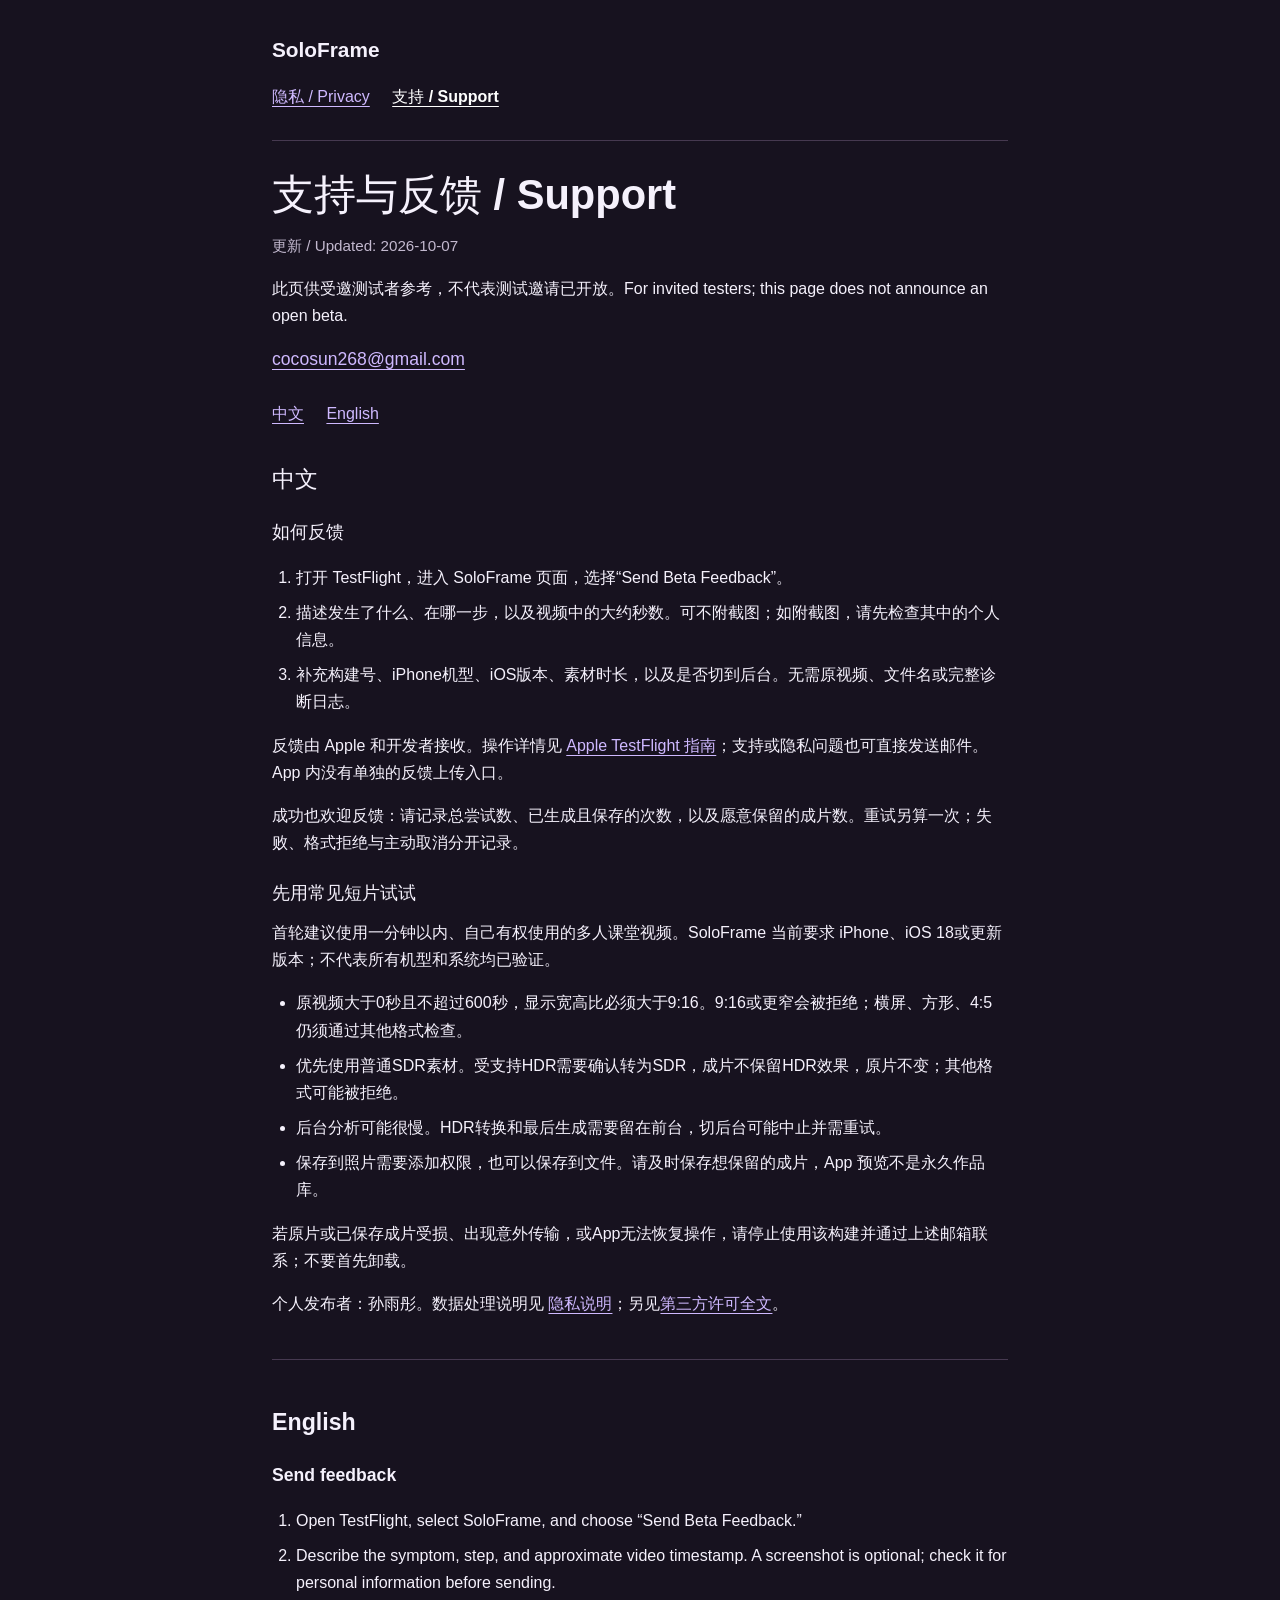
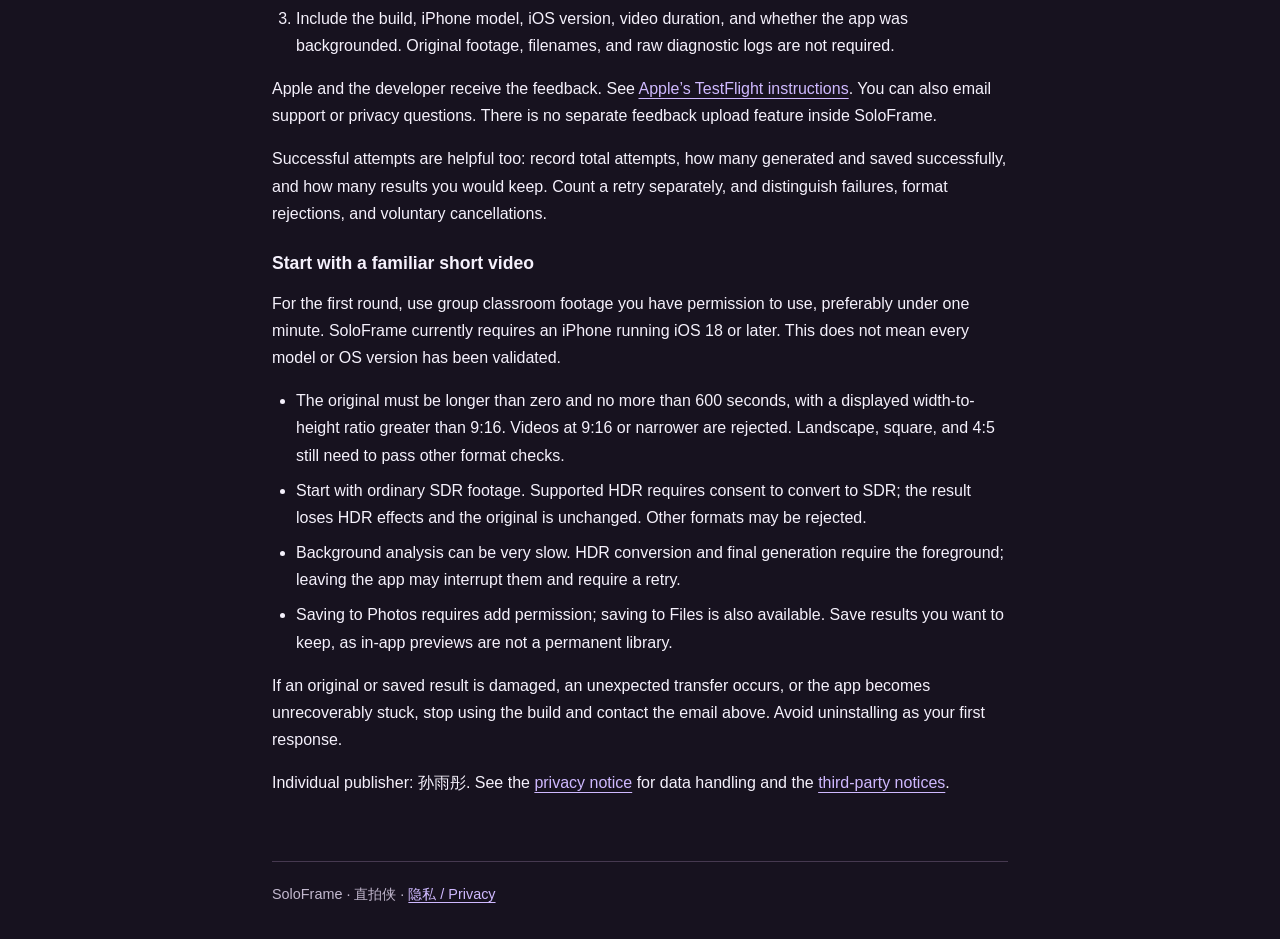
==== support.html @ 8ff556ff "Add files via upload" ====
<!doctype html>
<html lang="zh-CN">
<head>
  <meta charset="utf-8">
  <meta name="viewport" content="width=device-width, initial-scale=1">
  <meta name="robots" content="noindex, nofollow">
  <meta name="description" content="SoloFrame 直拍侠支持与反馈 / Support and feedback.">
  <title>支持 / Support — SoloFrame</title>
  <link rel="stylesheet" href="style.css">
</head>
<body>
  <a class="skip-link" href="#main">跳到正文 / Skip to content</a>
  <header class="page">
    <p class="brand">SoloFrame</p>
    <nav aria-label="页面 / Pages">
      <a href="privacy.html">隐私 / Privacy</a>
      <a href="support.html" aria-current="page">支持 / Support</a>
    </nav>
  </header>
  <main id="main" class="page">
    <h1>支持与反馈 <span lang="en">/ Support</span></h1>
    <p class="meta">更新 / Updated: 2026-10-07</p>
    <p>此页供受邀测试者参考，不代表测试邀请已开放。<span lang="en">For invited testers; this page does not announce an open beta.</span></p>
    <p class="contact"><a href="mailto:cocosun268@gmail.com">cocosun268@gmail.com</a></p>
    <nav class="language-nav" aria-label="语言 / Languages">
      <a href="#zh" lang="zh-CN">中文</a>
      <a href="#en" lang="en">English</a>
    </nav>
    <section id="zh" class="language-block" lang="zh-CN" aria-labelledby="zh-title">
      <h2 id="zh-title">中文</h2>
      <h3>如何反馈</h3>
      <ol>
        <li>打开 TestFlight，进入 SoloFrame 页面，选择“Send Beta Feedback”。</li>
        <li>描述发生了什么、在哪一步，以及视频中的大约秒数。可不附截图；如附截图，请先检查其中的个人信息。</li>
        <li>补充构建号、iPhone机型、iOS版本、素材时长，以及是否切到后台。无需原视频、文件名或完整诊断日志。</li>
      </ol>
      <p>反馈由 Apple 和开发者接收。操作详情见 <a href="https://testflight.apple.com/#giving-feedback">Apple TestFlight 指南</a>；支持或隐私问题也可直接发送邮件。App 内没有单独的反馈上传入口。</p>
      <p>成功也欢迎反馈：请记录总尝试数、已生成且保存的次数，以及愿意保留的成片数。重试另算一次；失败、格式拒绝与主动取消分开记录。</p>
      <h3>先用常见短片试试</h3>
      <p>首轮建议使用一分钟以内、自己有权使用的多人课堂视频。SoloFrame 当前要求 iPhone、iOS 18或更新版本；不代表所有机型和系统均已验证。</p>
      <ul>
        <li>原视频大于0秒且不超过600秒，显示宽高比必须大于9:16。9:16或更窄会被拒绝；横屏、方形、4:5仍须通过其他格式检查。</li>
        <li>优先使用普通SDR素材。受支持HDR需要确认转为SDR，成片不保留HDR效果，原片不变；其他格式可能被拒绝。</li>
        <li>后台分析可能很慢。HDR转换和最后生成需要留在前台，切后台可能中止并需重试。</li>
        <li>保存到照片需要添加权限，也可以保存到文件。请及时保存想保留的成片，App 预览不是永久作品库。</li>
      </ul>
      <p>若原片或已保存成片受损、出现意外传输，或App无法恢复操作，请停止使用该构建并通过上述邮箱联系；不要首先卸载。</p>
      <p>个人发布者：<strong>孙雨彤</strong>。数据处理说明见 <a href="privacy.html#zh">隐私说明</a>；另见<a href="third-party-notices.txt">第三方许可全文</a>。</p>
    </section>
    <section id="en" class="language-block" lang="en" aria-labelledby="en-title">
      <h2 id="en-title">English</h2>
      <h3>Send feedback</h3>
      <ol>
        <li>Open TestFlight, select SoloFrame, and choose “Send Beta Feedback.”</li>
        <li>Describe the symptom, step, and approximate video timestamp. A screenshot is optional; check it for personal information before sending.</li>
        <li>Include the build, iPhone model, iOS version, video duration, and whether the app was backgrounded. Original footage, filenames, and raw diagnostic logs are not required.</li>
      </ol>
      <p>Apple and the developer receive the feedback. See <a href="https://testflight.apple.com/#giving-feedback">Apple’s TestFlight instructions</a>. You can also email support or privacy questions. There is no separate feedback upload feature inside SoloFrame.</p>
      <p>Successful attempts are helpful too: record total attempts, how many generated and saved successfully, and how many results you would keep. Count a retry separately, and distinguish failures, format rejections, and voluntary cancellations.</p>
      <h3>Start with a familiar short video</h3>
      <p>For the first round, use group classroom footage you have permission to use, preferably under one minute. SoloFrame currently requires an iPhone running iOS 18 or later. This does not mean every model or OS version has been validated.</p>
      <ul>
        <li>The original must be longer than zero and no more than 600 seconds, with a displayed width-to-height ratio greater than 9:16. Videos at 9:16 or narrower are rejected. Landscape, square, and 4:5 still need to pass other format checks.</li>
        <li>Start with ordinary SDR footage. Supported HDR requires consent to convert to SDR; the result loses HDR effects and the original is unchanged. Other formats may be rejected.</li>
        <li>Background analysis can be very slow. HDR conversion and final generation require the foreground; leaving the app may interrupt them and require a retry.</li>
        <li>Saving to Photos requires add permission; saving to Files is also available. Save results you want to keep, as in-app previews are not a permanent library.</li>
      </ul>
      <p>If an original or saved result is damaged, an unexpected transfer occurs, or the app becomes unrecoverably stuck, stop using the build and contact the email above. Avoid uninstalling as your first response.</p>
      <p>Individual publisher: <strong>孙雨彤</strong>. See the <a href="privacy.html#en">privacy notice</a> for data handling and the <a href="third-party-notices.txt">third-party notices</a>.</p>
    </section>
  </main>
  <footer class="page">SoloFrame · 直拍侠 · <a href="privacy.html">隐私 / Privacy</a></footer>
</body>
</html>
---- style.css ----
:root {
  color-scheme: dark;
  font-family: -apple-system, BlinkMacSystemFont, "Segoe UI", sans-serif;
  color: #f5f1fc;
  background: #17121f;
  font-synthesis: none;
  line-height: 1.7;
}
* { box-sizing: border-box; }
body { margin: 0; }
a { color: #cfb9ff; text-underline-offset: 0.22em; overflow-wrap: anywhere; }
a:hover { color: #eee4ff; }
a:focus-visible { outline: 3px solid #cfb9ff; outline-offset: 5px; border-radius: 2px; }
.skip-link { position: absolute; top: -6rem; left: 1rem; background: #17121f; padding: 0.7rem; }
.skip-link:focus { top: 1rem; }
.page { width: min(100% - 2.5rem, 46rem); margin-inline: auto; }
header { padding-block: 2rem 1.5rem; border-bottom: 1px solid #463950; }
.brand { font-weight: 700; font-size: 1.3rem; margin: 0 0 0.65rem; }
nav { display: flex; flex-wrap: wrap; gap: 0.5rem 1.4rem; }
nav a { padding-block: 0.35rem; }
nav [aria-current="page"] { color: #fff; font-weight: 600; }
main { padding-block: 1.7rem 3rem; }
h1 { font-size: clamp(1.8rem, 5vw, 2.6rem); line-height: 1.3; margin-block: 0 0.5rem; }
h2 { font-size: 1.45rem; line-height: 1.4; margin-block: 1.9rem 0.6rem; }
h3 { font-size: 1.1rem; margin-block: 1.4rem 0.35rem; }
p { margin-block: 0.65rem 1rem; }
li { margin-block: 0.5rem; }
ol, ul { padding-inline-start: 1.5rem; }
.meta { color: #c3b9cf; font-size: 0.95rem; }
.draft { background: #2d2339; border-left: 4px solid #b99aff; border-radius: 0.4rem; padding: 0.9rem 1rem; margin-block: 1.3rem; }
.draft p { margin-block: 0.3rem; }
.language-nav { margin-block: 1.2rem; }
.language-block + .language-block { margin-top: 2.6rem; padding-top: 1rem; border-top: 1px solid #463950; }
.contact { font-size: 1.1rem; }
section { scroll-margin-top: 1rem; }
footer { padding-block: 1.3rem 2rem; border-top: 1px solid #463950; color: #c3b9cf; font-size: 0.9rem; }
@media (max-width: 360px) { .page { width: calc(100% - 2rem); } }
@media print {
  :root { color-scheme: light; color: #111; background: #fff; }
  a, a:hover, nav [aria-current="page"], .meta, footer { color: #333; }
  .draft { background: #f2edf8; }
}
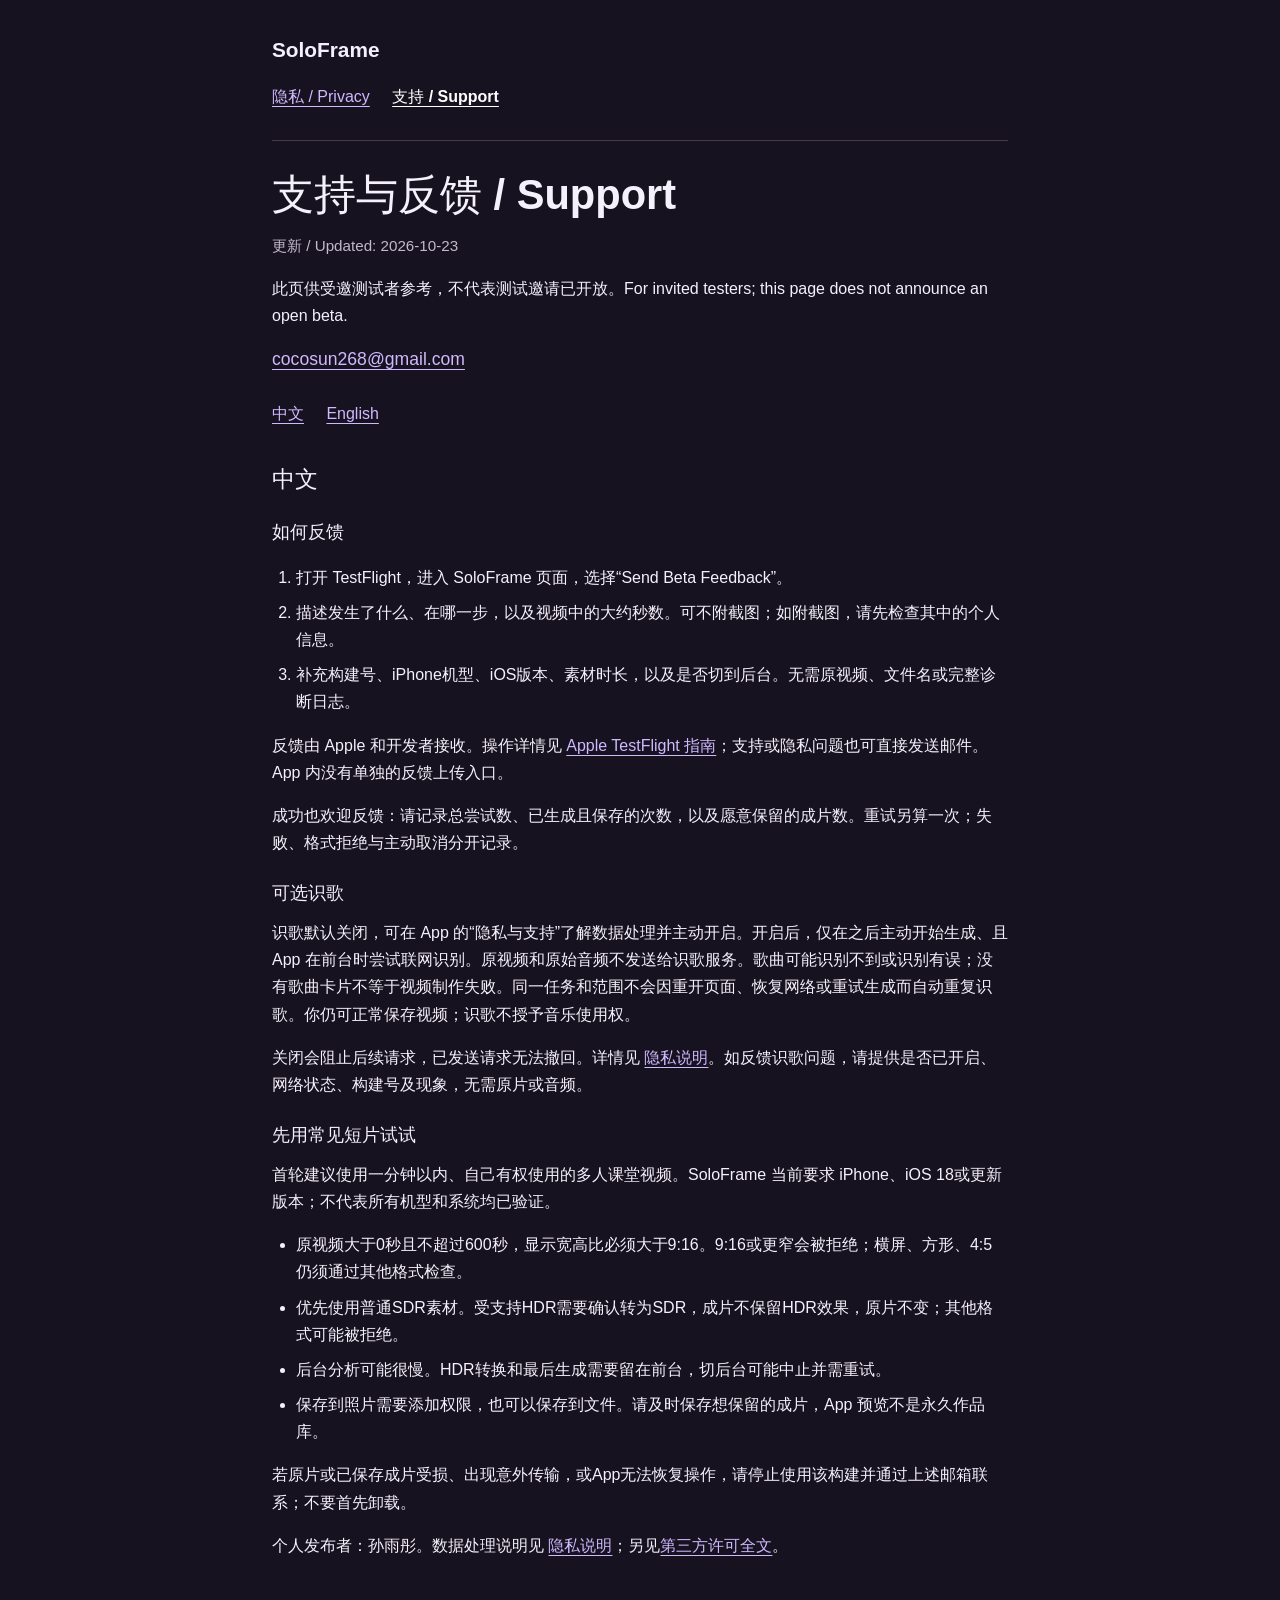
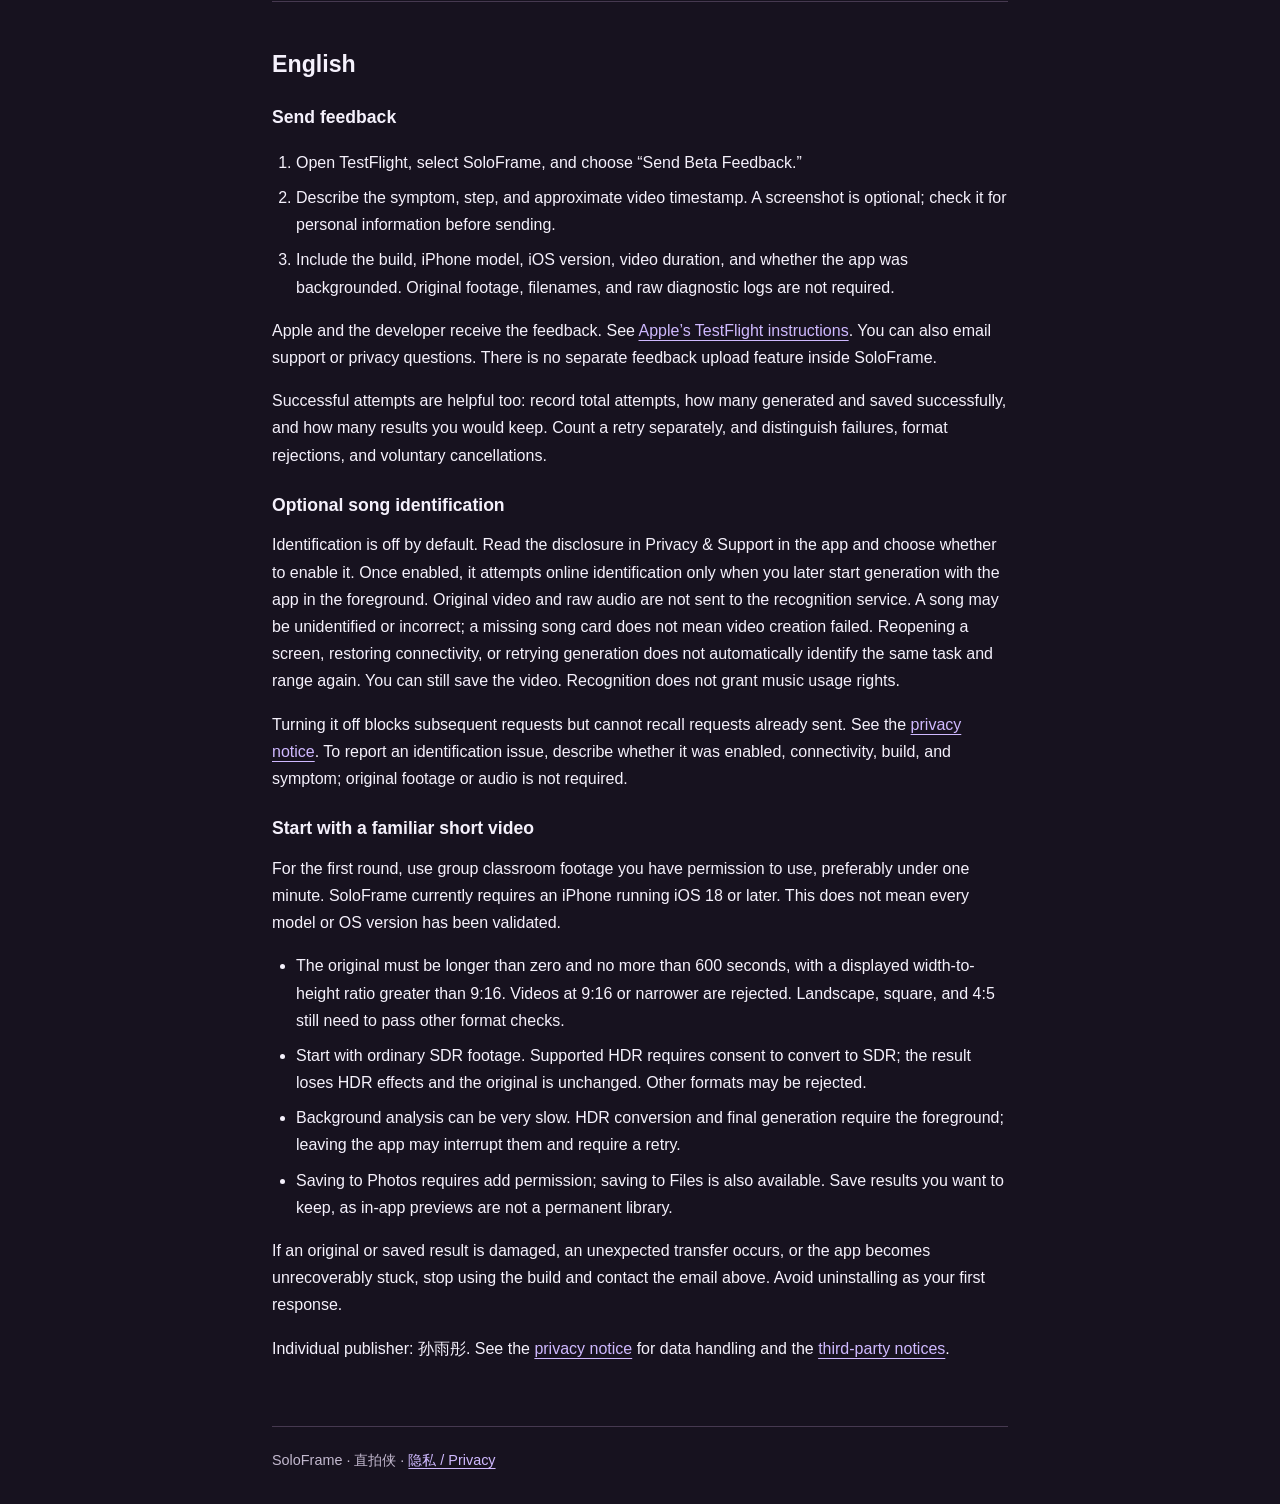
==== commit 90e17983: "docs: explain optional song identification and privacy controls" ====
--- a/support.html
+++ b/support.html
@@ -19,7 +19,7 @@
   </header>
   <main id="main" class="page">
     <h1>支持与反馈 <span lang="en">/ Support</span></h1>
-    <p class="meta">更新 / Updated: 2026-10-07</p>
+    <p class="meta">更新 / Updated: 2026-10-23</p>
     <p>此页供受邀测试者参考，不代表测试邀请已开放。<span lang="en">For invited testers; this page does not announce an open beta.</span></p>
     <p class="contact"><a href="mailto:cocosun268@gmail.com">cocosun268@gmail.com</a></p>
     <nav class="language-nav" aria-label="语言 / Languages">
@@ -36,6 +36,9 @@
       </ol>
       <p>反馈由 Apple 和开发者接收。操作详情见 <a href="https://testflight.apple.com/#giving-feedback">Apple TestFlight 指南</a>；支持或隐私问题也可直接发送邮件。App 内没有单独的反馈上传入口。</p>
       <p>成功也欢迎反馈：请记录总尝试数、已生成且保存的次数，以及愿意保留的成片数。重试另算一次；失败、格式拒绝与主动取消分开记录。</p>
+      <h3>可选识歌</h3>
+      <p>识歌默认关闭，可在 App 的“隐私与支持”了解数据处理并主动开启。开启后，仅在之后主动开始生成、且 App 在前台时尝试联网识别。原视频和原始音频不发送给识歌服务。歌曲可能识别不到或识别有误；没有歌曲卡片不等于视频制作失败。同一任务和范围不会因重开页面、恢复网络或重试生成而自动重复识歌。你仍可正常保存视频；识歌不授予音乐使用权。</p>
+      <p>关闭会阻止后续请求，已发送请求无法撤回。详情见 <a href="privacy.html#zh">隐私说明</a>。如反馈识歌问题，请提供是否已开启、网络状态、构建号及现象，无需原片或音频。</p>
       <h3>先用常见短片试试</h3>
       <p>首轮建议使用一分钟以内、自己有权使用的多人课堂视频。SoloFrame 当前要求 iPhone、iOS 18或更新版本；不代表所有机型和系统均已验证。</p>
       <ul>
@@ -57,6 +60,9 @@
       </ol>
       <p>Apple and the developer receive the feedback. See <a href="https://testflight.apple.com/#giving-feedback">Apple’s TestFlight instructions</a>. You can also email support or privacy questions. There is no separate feedback upload feature inside SoloFrame.</p>
       <p>Successful attempts are helpful too: record total attempts, how many generated and saved successfully, and how many results you would keep. Count a retry separately, and distinguish failures, format rejections, and voluntary cancellations.</p>
+      <h3>Optional song identification</h3>
+      <p>Identification is off by default. Read the disclosure in Privacy &amp; Support in the app and choose whether to enable it. Once enabled, it attempts online identification only when you later start generation with the app in the foreground. Original video and raw audio are not sent to the recognition service. A song may be unidentified or incorrect; a missing song card does not mean video creation failed. Reopening a screen, restoring connectivity, or retrying generation does not automatically identify the same task and range again. You can still save the video. Recognition does not grant music usage rights.</p>
+      <p>Turning it off blocks subsequent requests but cannot recall requests already sent. See the <a href="privacy.html#en">privacy notice</a>. To report an identification issue, describe whether it was enabled, connectivity, build, and symptom; original footage or audio is not required.</p>
       <h3>Start with a familiar short video</h3>
       <p>For the first round, use group classroom footage you have permission to use, preferably under one minute. SoloFrame currently requires an iPhone running iOS 18 or later. This does not mean every model or OS version has been validated.</p>
       <ul>
